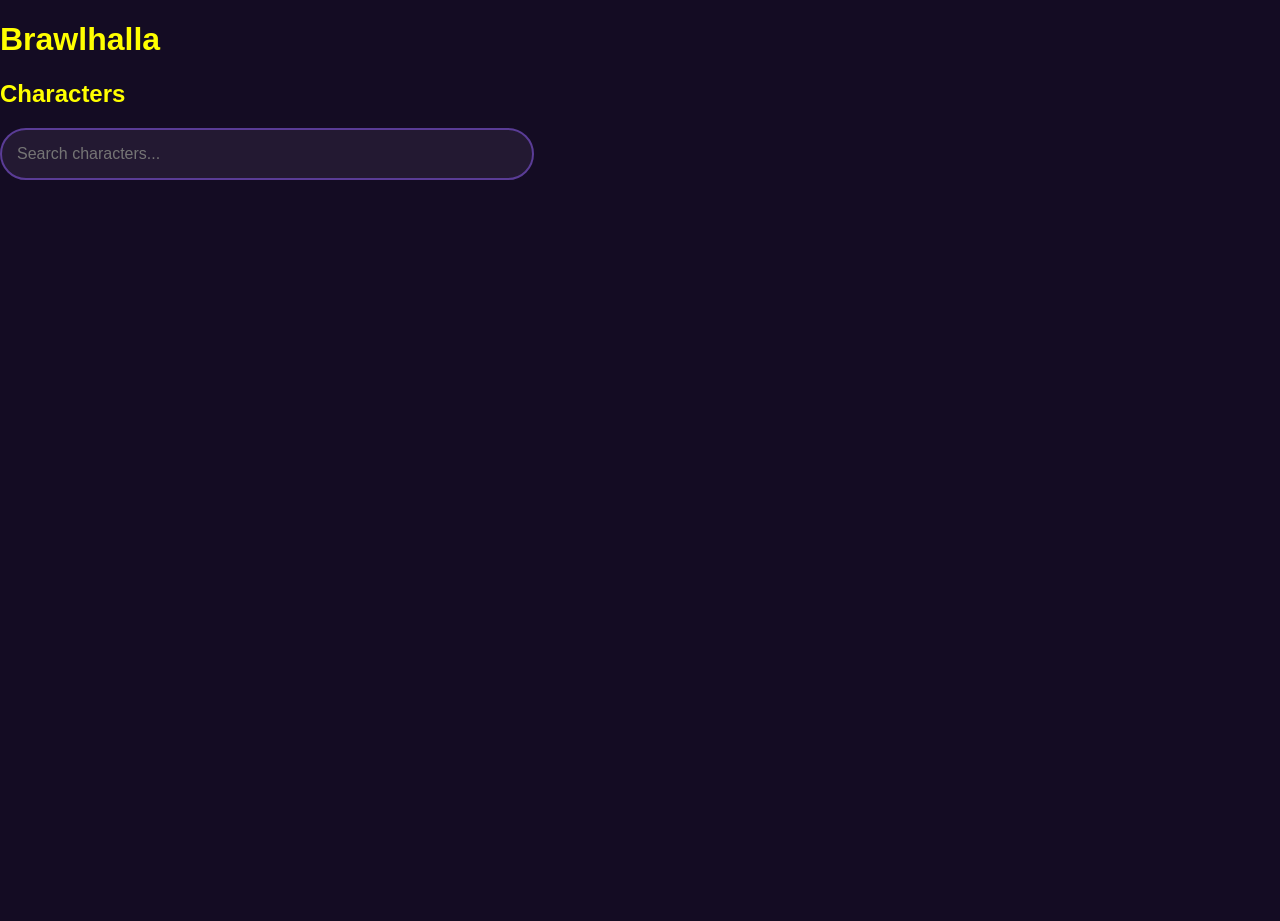
==== brawl.html @ 48dffa9a "Base" ====
<!DOCTYPE html>
    <html>
        <head>
            <meta charset="UTF-8">
            <meta name="viewport" content="width=device-width, initial-scale=1.0">
            <title>Brawlhalla</title>
            <link rel="stylesheet" href="style.css">
        </head>

        <body>
            <h1>Brawlhalla</h1>

            <h2>Characters</h2>

            <input type="text" id="search" placeholder="Search characters..." class="search">

        </body>
    </html>
---- style.css ----
body {
    margin: 0;
    min-height: 100vh;
    background-color: rgb(20, 12, 35);
    color: yellow;
    font-family:'Trebuchet MS', 'Lucida Sans Unicode', 'Lucida Grande', 'Lucida Sans', Arial, sans-serif;
}

.topbar {
    display: flex;
    justify-content: space-around;
    align-items: center;
    background-color: rgb(40, 20, 55);
    padding: 10px;
}

.topbar{
    transition: background-color 0.3s ease-in-out;
}

.topbar:hover {
    background-color: black;
}

.topbar a {
    color: white;
    text-decoration: none;
    transition: color 0.3s ease-in-out;
}

.topbar a:hover {
    color: yellow;
}

.intro {
    text-align: center;
    padding: 60px 20px;
    background-color: rgb(40, 20, 55);
}

.intro h1 {
    font-size: 45px;
    color: rgb(219, 169, 219);
}

.main {
    text-align: center;
    padding: 25px;
}

.main h2 {
    font-size: 30px;
}

.search {
    width: 60%;
    max-width: 500px;
    padding: 15px;
    border-radius: 100px;
    border: 2px solid rgb(90, 60, 150);
    background-color: rgb(35, 25, 50);
    color: white;
    font-size: 16px;
}

.search:focus {
    border: 5px solid purple;
}

.games {
    display: flex;
    justify-content: center;
    flex-wrap: wrap;
    gap: 25px;
    margin-top: 40px;
}

.games2 {
    background-color: rgb(45, 30, 65);
    border: 2px solid rgb(75, 45, 110);
    border-radius: 15px;
    padding: 25px;
    width: 250px;
    transition: transform 0.3s ease-in-out;
}

.games2 p {
    display: incline-block;
    background-color: rgb(100, 55, 150);
    color: white;
    text-decoration: none;
    padding: 12px 20px;
    border-radius: 10px;
    transition: background-color 0.3s ease-in-out;
}

.games2 a {
    display: inline-block;
    background-color: rgb(100, 55, 150);
    color: white;
    text-decoration: none;
    padding: 15px 20px;
    border-radius: 100px;
    margin-top: 10px;
    transition: background-color 0.3s ease-in-out;
}

.games2 a:hover {
    background-color: rgb(65, 130, 180);
}

@media (max-width: 600px) {
    .search {
        width: 85%;
    }

    .games2 {
        width: 80%;
    }

    .intro h1 {
        font-size: 30px;
    }
    
}
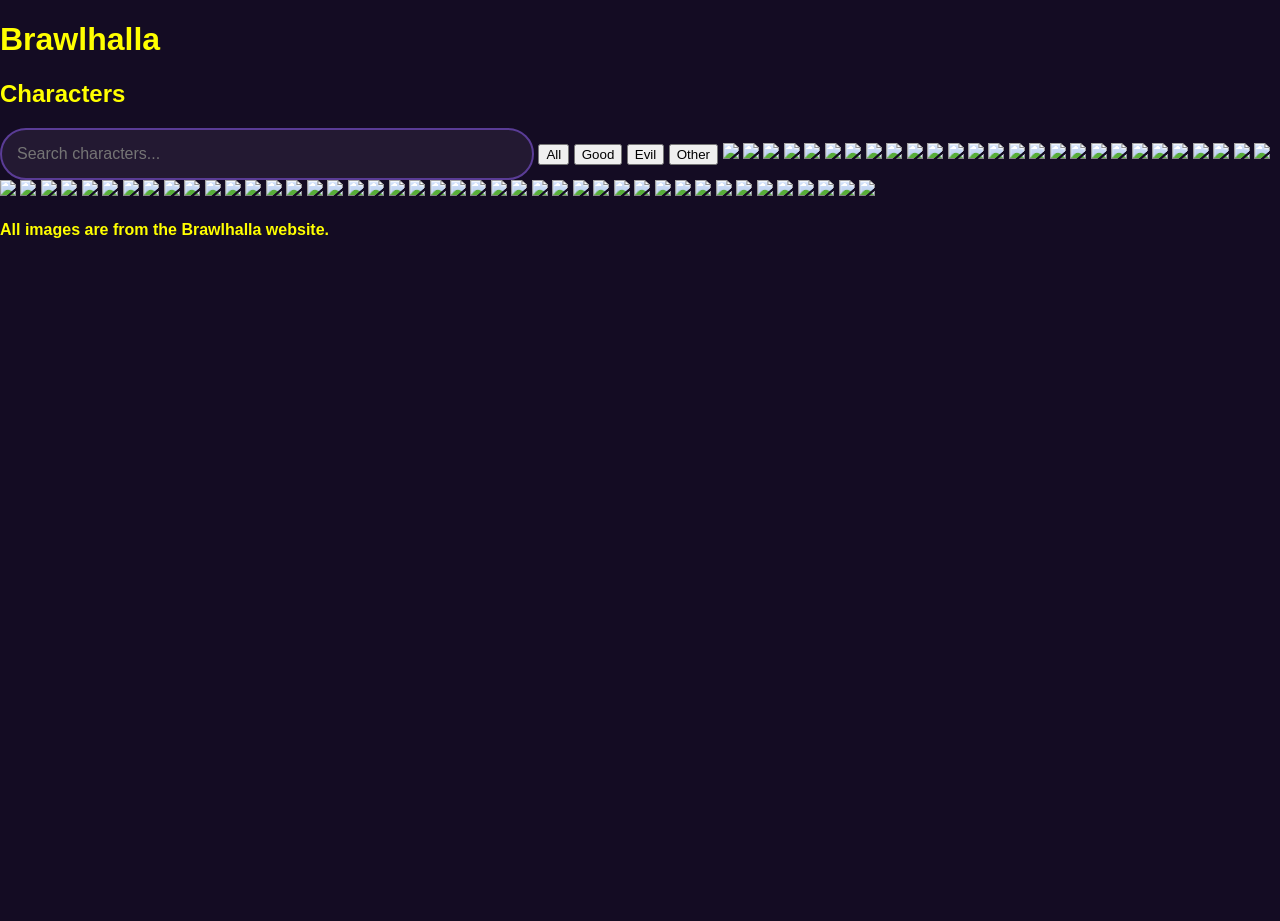
==== commit 0d19650b: "brawlhalla" ====
--- a/brawl.html
+++ b/brawl.html
@@ -14,5 +14,83 @@
 
             <input type="text" id="search" placeholder="Search characters..." class="search">
 
+            <button>All</button>
+            <button>Good</button>
+            <button>Evil</button>
+            <button>Other</button>
+           
+            <img src="images/bodvar1.jpg">
+            <img src="images/cassidy1.jpg">
+            <img src="images/orion1.jpg">
+            <img src="images/lordvraxx1.jpg">
+            <img src="images/gnash1.jpg">
+            <img src="images/queennai1.jpg">
+            <img src="images/hattori1.jpg">
+            <img src="images/sirroland1.jpg">
+            <img src="images/scarlet1.jpg">
+            <img src="images/thatch1.jpg">
+            <img src="images/ada1.jpg">
+            <img src="images/sentinel1.jpg">
+            <img src="images/lucien1.jpg">
+            <img src="images/teros1.jpg">
+            <img src="images/brynn1.jpg">
+            <img src="images/asuri1.jpg">
+            <img src="images/barraza1.jpg">
+            <img src="images/ember1.jpg">
+            <img src="images/azoth1.jpg">
+            <img src="images/koji1.jpg">
+            <img src="images/ulgrim1.jpg">
+            <img src="images/diana1.jpg">
+            <img src="images/jhala1.jpg">
+            <img src="images/kor1.jpg">
+            <img src="images/wushang1.jpg">
+            <img src="images/val1.jpg">
+            <img src="images/ragnir1.jpg">
+            <img src="images/cross1.jpg">
+            <img src="images/mirage1.jpg">
+            <img src="images/nix1.jpg">
+            <img src="images/mordex1.jpg">
+            <img src="images/yumiko1.jpg">
+            <img src="images/Artemis1.jpg">
+            <img src="images/caspian1.jpg">
+            <img src="images/sidra1.jpg">
+            <img src="images/xull1.jpg">
+            <img src="images/kaya1.jpg">
+            <img src="images/isaiah1.jpg">
+            <img src="images/jiro1.jpg">
+            <img src="images/linfei1.jpg">
+            <img src="images/zariel1.jpg">
+            <img src="images/rayman1.jpg">
+            <img src="images/dusk1.jpg">
+            <img src="images/fait1.jpg">
+            <img src="images/images/thor1.jpg">
+            <img src="images/petra1.jpg">
+            <img src="images/vector1.jpg">
+            <img src="images/volkov1.jpg">
+            <img src="images/onyx1.jpg">
+            <img src="images/jaeyun1.jpg">
+            <img src="images/mako1.jpg">
+            <img src="images/magyar1.jpg">
+            <img src="images/reno1.jpg">
+            <img src="images/munin1.jpg">
+            <img src="images/arcadia1.jpg">
+            <img src="images/ezio1.jpg">
+            <img src="images/tezca1.jpg">
+            <img src="images/thea1.jpg">
+            <img src="images/redraptor1.jpg">
+            <img src="images/loki1.jpg">
+            <img src="images/seven1.jpg">
+            <img src="images/vivi1.jpg">
+            <img src="images/imugi1.jpg">
+            <img src="images/kingzuva1.jpg">
+            <img src="images/priya1.jpg">
+            <img src="images/ransom1.jpg">
+            <img src="images/ladyvera1.jpg">
+            <img src="images/rupture1.jpg">
+            <img src="images/aurus1.jpg">
+            <img src="images/qinghua1.jpg">
+
+            <h4>All images are from the Brawlhalla website.</h4>
+
         </body>
     </html>
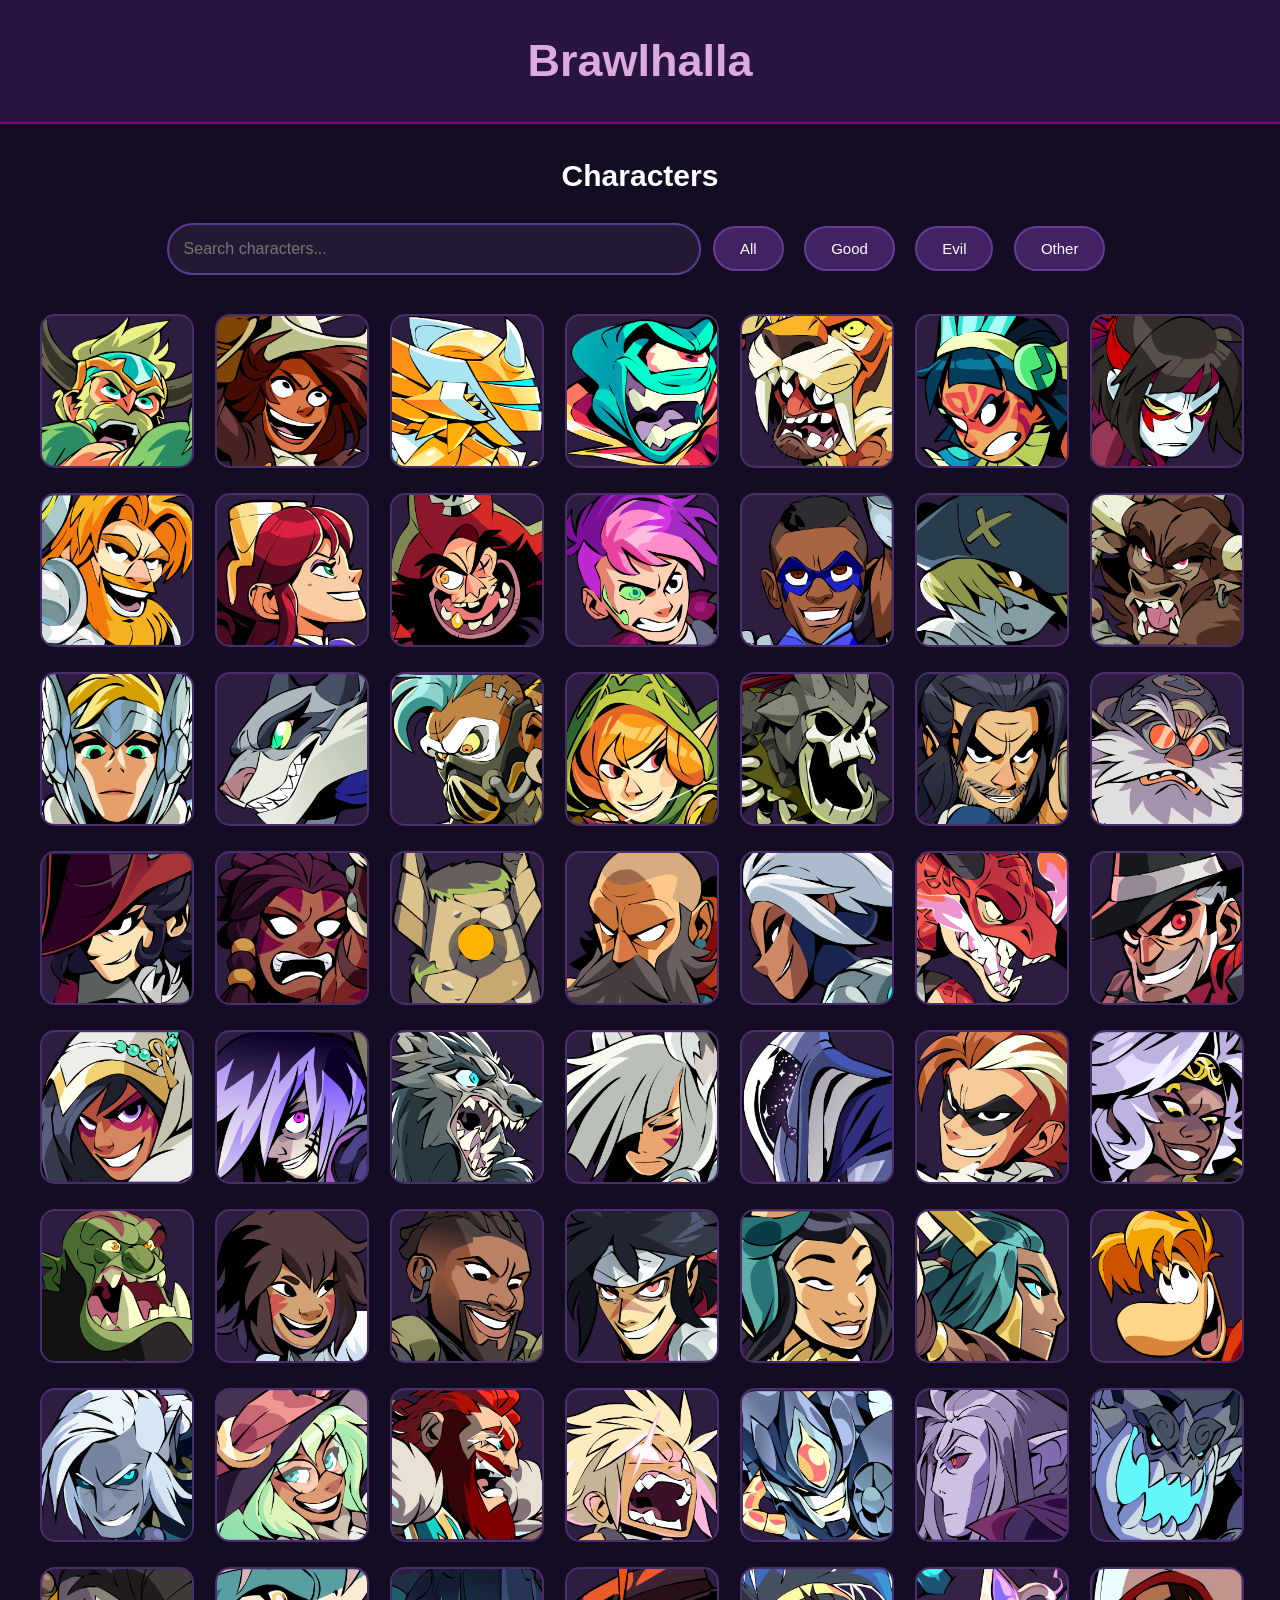
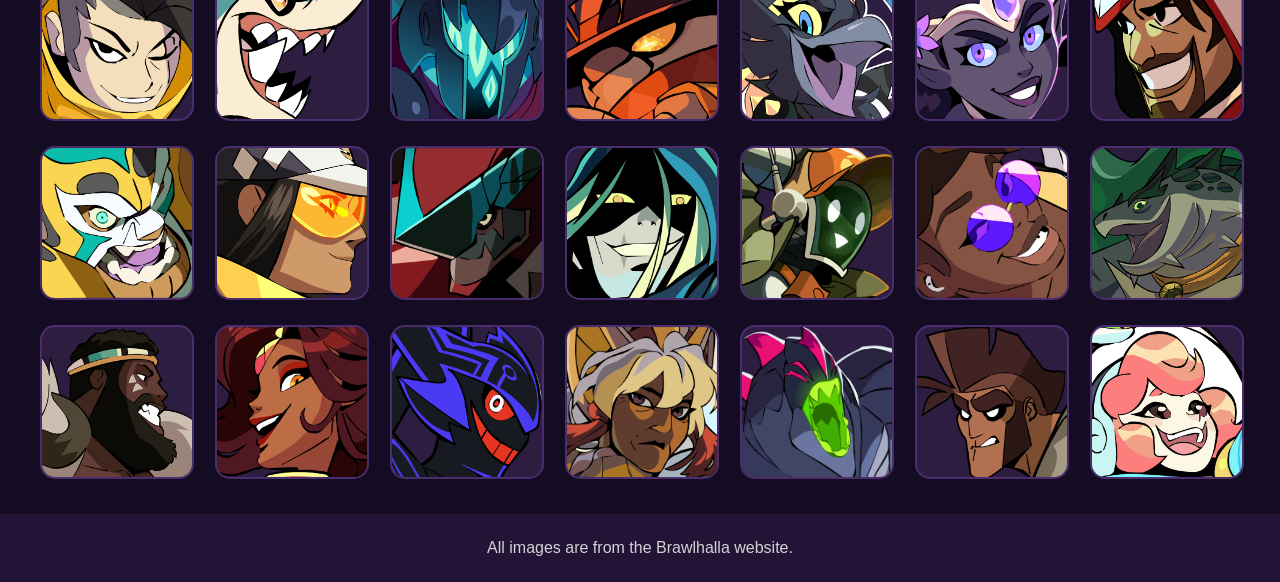
==== commit 5eb013c5: "Design" ====
--- a/brawl.html
+++ b/brawl.html
@@ -19,6 +19,8 @@
             <button>Evil</button>
             <button>Other</button>
            
+        <div class="brawl-images">
+
             <img src="images/bodvar1.jpg">
             <img src="images/cassidy1.jpg">
             <img src="images/orion1.jpg">
@@ -63,7 +65,7 @@
             <img src="images/rayman1.jpg">
             <img src="images/dusk1.jpg">
             <img src="images/fait1.jpg">
-            <img src="images/images/thor1.jpg">
+            <img src="images/thor1.jpg">
             <img src="images/petra1.jpg">
             <img src="images/vector1.jpg">
             <img src="images/volkov1.jpg">
@@ -90,6 +92,8 @@
             <img src="images/aurus1.jpg">
             <img src="images/qinghua1.jpg">
 
+        </div>
+
             <h4>All images are from the Brawlhalla website.</h4>
 
         </body>
--- a/style.css
+++ b/style.css
@@ -3,7 +3,39 @@
     min-height: 100vh;
     background-color: rgb(20, 12, 35);
     color: yellow;
-    font-family:'Trebuchet MS', 'Lucida Sans Unicode', 'Lucida Grande', 'Lucida Sans', Arial, sans-serif;
+    font-family: 'Trebuchet MS', Arial, Helvetica, sans-serif;
+    text-align: center;
+}
+
+h1 {
+    background-color: rgb(40, 20, 65);
+    color: rgb(220, 170, 220);
+    padding: 35px;
+    margin: 0px;
+    font-size: 45px;
+    border-bottom: 2px solid purple;
+}
+
+h2 {
+    font-size: 30px;
+    color: white;
+    margin-top: 35px;
+}
+
+button {
+    background-color: rgb(65, 35, 100);
+    color: white;
+    border: 2px solid rgb(100, 60, 150);
+    padding: 12px 25px;
+    margin: 8px;
+    border-radius: 100px;
+    font-size: 15px;
+    cursor: pointer;
+    transition: background-color 0.3s ease-in-out;
+}
+
+button:hover {
+    background-color: rgb(120, 65, 180);
 }
 
 .topbar {
@@ -61,6 +93,8 @@
     background-color: rgb(35, 25, 50);
     color: white;
     font-size: 16px;
+    outline: none;
+    transition: border 0.3s ease-in-out;
 }
 
 .search:focus {
@@ -85,7 +119,7 @@
 }
 
 .games2 p {
-    display: incline-block;
+    display: inline-block;
     background-color: rgb(100, 55, 150);
     color: white;
     text-decoration: none;
@@ -122,4 +156,36 @@
         font-size: 30px;
     }
     
-}+}
+
+.brawl-images {
+    display: grid;
+    grid-template-columns: repeat(auto-fit, minmax(150px, 1fr));
+    gap: 25px;
+    padding: 35px;
+    max-width: 1200px;
+    margin: auto;
+}
+
+.brawl-images img {
+    width: 100%;
+    aspect-ratio: 1 / 1;
+    object-fit: cover;
+    border-radius: 15px;
+    border: 2px solid rgb(75, 45, 110);
+    background-color: rgb(45, 30, 65);
+    transition: transform 0.3s ease-in-out, border 0.3s ease-in-out;
+}
+
+.brawl-images img:hover {
+    transform: translateY(-8px) scale(1.04);
+    border: 2px solid rgb(200, 140, 255);
+}
+
+h4 {
+    background-color: rgb(35, 20, 55);
+    color: lightgray;
+    padding: 25px;
+    margin: 0;
+    font-weight: normal;
+}
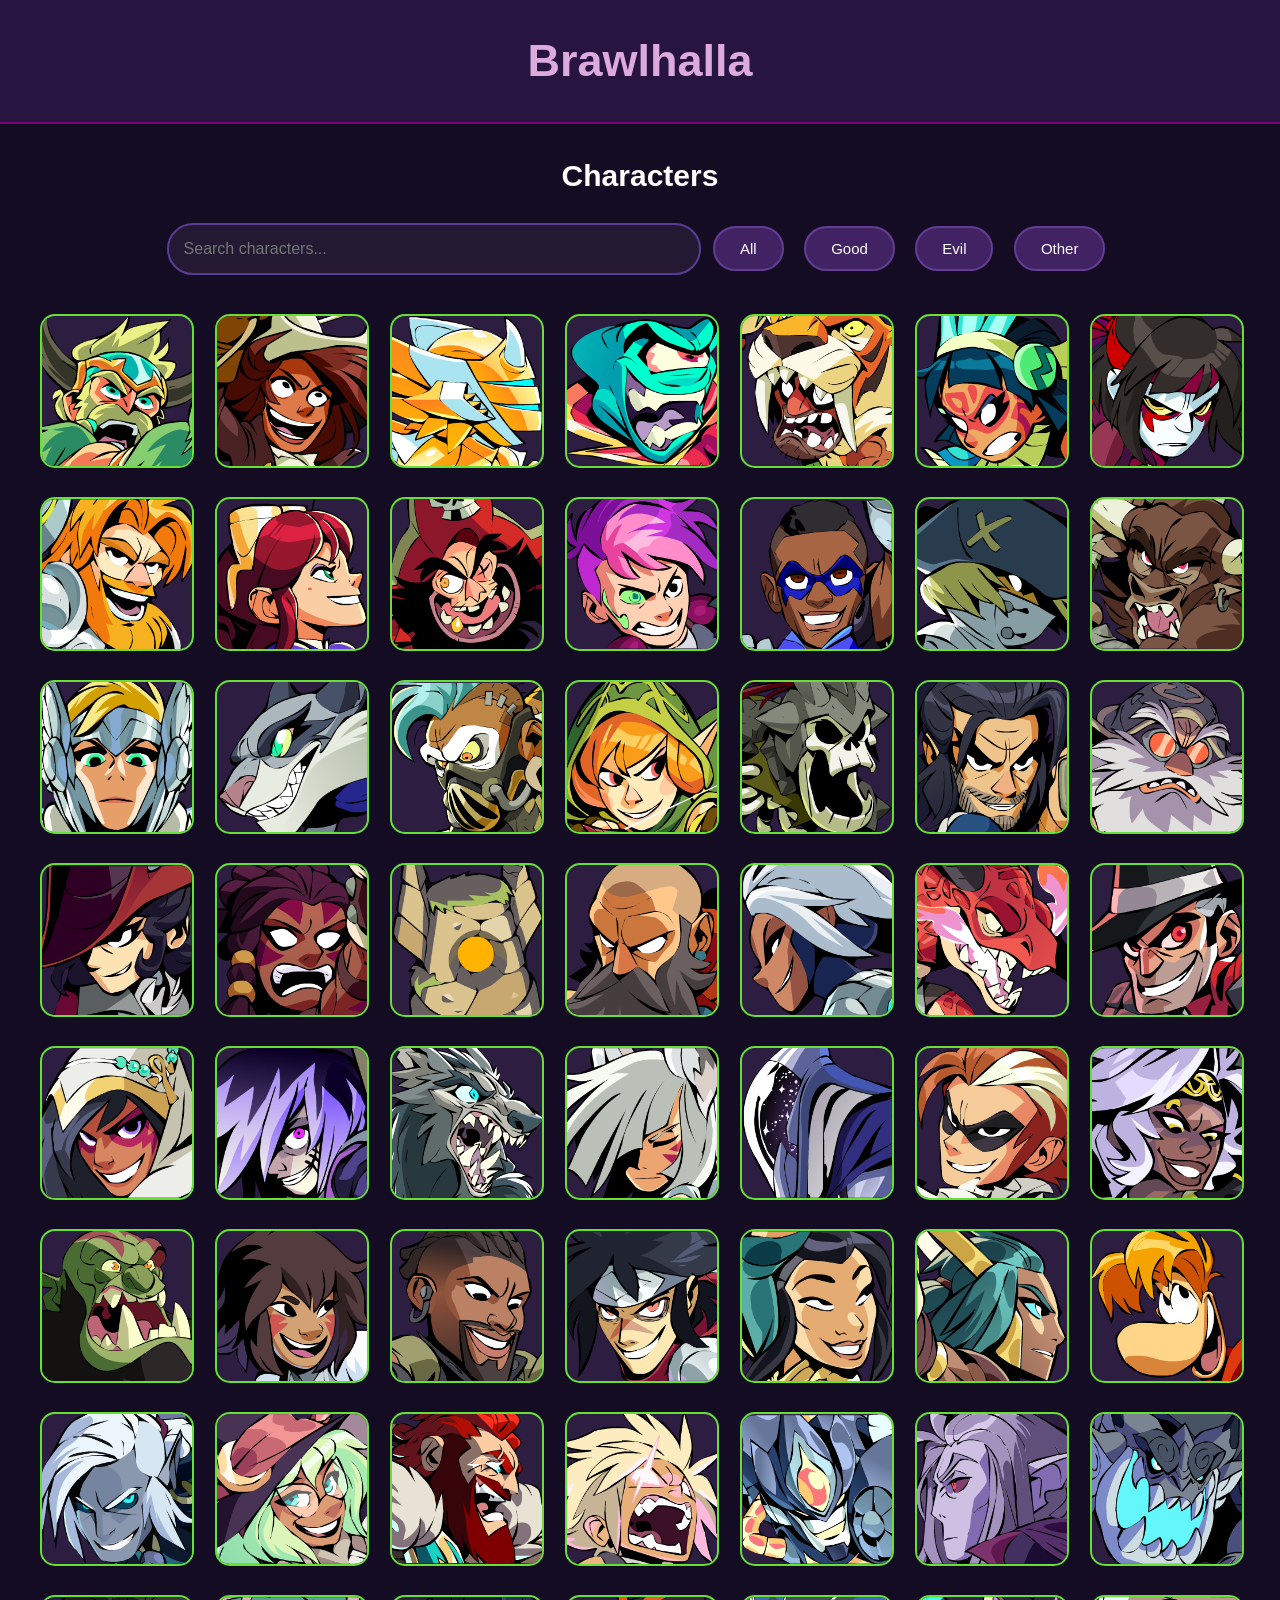
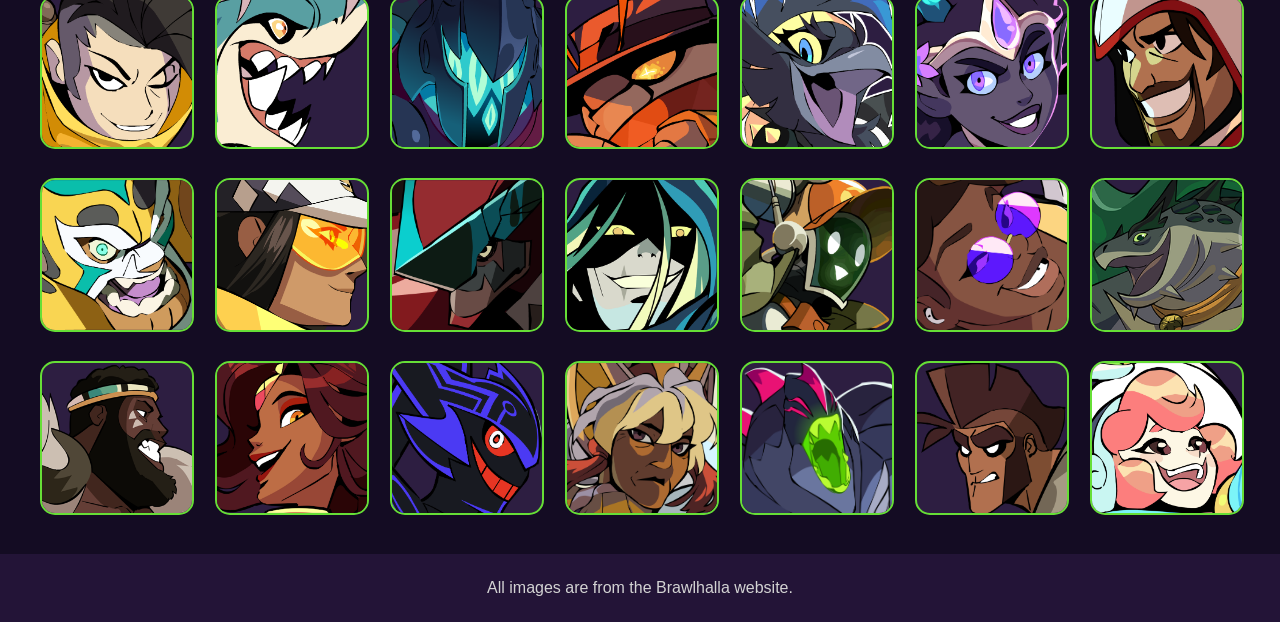
==== commit 1f223bf4: "Brawlhalla" ====
--- a/brawl.html
+++ b/brawl.html
@@ -19,80 +19,361 @@
             <button>Evil</button>
             <button>Other</button>
            
-        <div class="brawl-images">
-
-            <img src="images/bodvar1.jpg">
-            <img src="images/cassidy1.jpg">
-            <img src="images/orion1.jpg">
-            <img src="images/lordvraxx1.jpg">
-            <img src="images/gnash1.jpg">
-            <img src="images/queennai1.jpg">
-            <img src="images/hattori1.jpg">
-            <img src="images/sirroland1.jpg">
-            <img src="images/scarlet1.jpg">
-            <img src="images/thatch1.jpg">
-            <img src="images/ada1.jpg">
-            <img src="images/sentinel1.jpg">
-            <img src="images/lucien1.jpg">
-            <img src="images/teros1.jpg">
-            <img src="images/brynn1.jpg">
-            <img src="images/asuri1.jpg">
-            <img src="images/barraza1.jpg">
-            <img src="images/ember1.jpg">
-            <img src="images/azoth1.jpg">
-            <img src="images/koji1.jpg">
-            <img src="images/ulgrim1.jpg">
-            <img src="images/diana1.jpg">
-            <img src="images/jhala1.jpg">
-            <img src="images/kor1.jpg">
-            <img src="images/wushang1.jpg">
-            <img src="images/val1.jpg">
-            <img src="images/ragnir1.jpg">
-            <img src="images/cross1.jpg">
-            <img src="images/mirage1.jpg">
-            <img src="images/nix1.jpg">
-            <img src="images/mordex1.jpg">
-            <img src="images/yumiko1.jpg">
-            <img src="images/Artemis1.jpg">
-            <img src="images/caspian1.jpg">
-            <img src="images/sidra1.jpg">
-            <img src="images/xull1.jpg">
-            <img src="images/kaya1.jpg">
-            <img src="images/isaiah1.jpg">
-            <img src="images/jiro1.jpg">
-            <img src="images/linfei1.jpg">
-            <img src="images/zariel1.jpg">
-            <img src="images/rayman1.jpg">
-            <img src="images/dusk1.jpg">
-            <img src="images/fait1.jpg">
-            <img src="images/thor1.jpg">
-            <img src="images/petra1.jpg">
-            <img src="images/vector1.jpg">
-            <img src="images/volkov1.jpg">
-            <img src="images/onyx1.jpg">
-            <img src="images/jaeyun1.jpg">
-            <img src="images/mako1.jpg">
-            <img src="images/magyar1.jpg">
-            <img src="images/reno1.jpg">
-            <img src="images/munin1.jpg">
-            <img src="images/arcadia1.jpg">
-            <img src="images/ezio1.jpg">
-            <img src="images/tezca1.jpg">
-            <img src="images/thea1.jpg">
-            <img src="images/redraptor1.jpg">
-            <img src="images/loki1.jpg">
-            <img src="images/seven1.jpg">
-            <img src="images/vivi1.jpg">
-            <img src="images/imugi1.jpg">
-            <img src="images/kingzuva1.jpg">
-            <img src="images/priya1.jpg">
-            <img src="images/ransom1.jpg">
-            <img src="images/ladyvera1.jpg">
-            <img src="images/rupture1.jpg">
-            <img src="images/aurus1.jpg">
-            <img src="images/qinghua1.jpg">
-
-        </div>
+    <div class="brawl-images">
+            
+        <div class="brawl-character">
+            <img src="images/bodvar1.jpg" class="normal">
+            <img src="images/bodvar.jpg" class="hover">
+        </div>
+
+        <div class="brawl-character">
+            <img src="images/cassidy1.jpg" class="normal">
+            <img src="images/cassidy.jpg" class="hover">
+        </div>
+
+        <div class="brawl-character">
+            <img src="images/orion1.jpg" class="normal">
+            <img src="images/orion.jpg" class="hover">
+        </div>
+
+        <div class="brawl-character">
+            <img src="images/lordvraxx1.jpg" class="normal">
+            <img src="images/lordvraxx.jpg" class="hover">
+        </div>
+
+        <div class="brawl-character">
+            <img src="images/gnash1.jpg" class="normal">
+            <img src="images/gnash.jpg" class="hover">
+        </div>
+
+        <div class="brawl-character">
+            <img src="images/queennai1.jpg" class="normal">
+            <img src="images/queennai.jpg" class="hover">
+        </div>
+
+        <div class="brawl-character">
+            <img src="images/hattori1.jpg" class="normal">
+            <img src="images/hattori.jpg" class="hover">
+        </div>
+
+        <div class="brawl-character">
+            <img src="images/sirroland1.jpg" class="normal">
+            <img src="images/sirroland.jpg" class="hover">
+        </div>
+
+        <div class="brawl-character">
+            <img src="images/scarlet1.jpg" class="normal">
+            <img src="images/scarlet.jpg" class="hover">
+        </div>
+
+        <div class="brawl-character">
+            <img src="images/thatch1.jpg" class="normal">
+            <img src="images/thatch.jpg" class="hover">
+        </div>
+
+        <div class="brawl-character">
+            <img src="images/ada1.jpg" class="normal">
+            <img src="images/ada.jpg" class="hover">
+        </div>
+
+        <div class="brawl-character">
+            <img src="images/sentinel1.jpg" class="normal">
+            <img src="images/sentinel.jpg" class="hover">
+        </div>
+
+        <div class="brawl-character">
+            <img src="images/lucien1.jpg" class="normal">
+            <img src="images/lucien.jpg" class="hover">
+        </div>
+
+        <div class="brawl-character">
+            <img src="images/teros1.jpg" class="normal">
+            <img src="images/teros.jpg" class="hover">
+        </div>
+
+        <div class="brawl-character">
+            <img src="images/brynn1.jpg" class="normal">
+            <img src="images/brynn.jpg" class="hover">
+        </div>
+
+        <div class="brawl-character">
+            <img src="images/asuri1.jpg" class="normal">
+            <img src="images/asuri.jpg" class="hover">
+        </div>
+
+        <div class="brawl-character">
+            <img src="images/barraza1.jpg" class="normal">
+            <img src="images/barraza.jpg" class="hover">
+        </div>
+
+        <div class="brawl-character">
+            <img src="images/ember1.jpg" class="normal">
+            <img src="images/ember.jpg" class="hover">
+        </div>
+
+        <div class="brawl-character">
+            <img src="images/azoth1.jpg" class="normal">
+            <img src="images/azoth.jpg" class="hover">
+        </div>
+
+        <div class="brawl-character">
+            <img src="images/koji1.jpg" class="normal">
+            <img src="images/koji.jpg" class="hover">
+        </div>
+
+        <div class="brawl-character">
+            <img src="images/ulgrim1.jpg" class="normal">
+            <img src="images/ulgrim.jpg" class="hover">
+        </div>
+
+        <div class="brawl-character">
+            <img src="images/diana1.jpg" class="normal">
+            <img src="images/diana.jpg" class="hover">
+        </div>
+
+        <div class="brawl-character">
+            <img src="images/jhala1.jpg" class="normal">
+            <img src="images/jhala.jpg" class="hover">
+        </div>
+
+        <div class="brawl-character">
+            <img src="images/kor1.jpg" class="normal">
+            <img src="images/kor.jpg" class="hover">
+        </div>
+
+        <div class="brawl-character">
+            <img src="images/wushang1.jpg" class="normal">
+            <img src="images/wushang.jpg" class="hover">
+        </div>
+
+        <div class="brawl-character">
+            <img src="images/val1.jpg" class="normal">
+            <img src="images/val.jpg" class="hover">
+        </div>
+
+        <div class="brawl-character">
+            <img src="images/ragnir1.jpg" class="normal">
+            <img src="images/ragnir.jpg" class="hover">
+        </div>
+
+        <div class="brawl-character">
+            <img src="images/cross1.jpg" class="normal">
+            <img src="images/cross.jpg" class="hover">
+        </div>
+
+        <div class="brawl-character">
+            <img src="images/mirage1.jpg" class="normal">
+            <img src="images/mirage.jpg" class="hover">
+        </div>
+
+        <div class="brawl-character">
+            <img src="images/nix1.jpg" class="normal">
+            <img src="images/nix.jpg" class="hover">
+        </div>
+
+        <div class="brawl-character">
+            <img src="images/mordex1.jpg" class="normal">
+            <img src="images/mordex.jpg" class="hover">
+        </div>
+
+        <div class="brawl-character">
+            <img src="images/yumiko1.jpg" class="normal">
+            <img src="images/yumiko.jpg" class="hover">
+        </div>
+
+        <div class="brawl-character">
+            <img src="images/Artemis1.jpg" class="normal">
+            <img src="images/artemis.jpg" class="hover">
+        </div>
+
+        <div class="brawl-character">
+            <img src="images/caspian1.jpg" class="normal">
+            <img src="images/caspian.jpg" class="hover">
+        </div>
+
+        <div class="brawl-character">
+            <img src="images/sidra1.jpg" class="normal">
+            <img src="images/sidra.jpg" class="hover">
+        </div>
+
+        <div class="brawl-character">
+            <img src="images/xull1.jpg" class="normal">
+            <img src="images/xull.jpg" class="hover">
+        </div>
+
+        <div class="brawl-character">
+            <img src="images/kaya1.jpg" class="normal">
+            <img src="images/kaya.jpg" class="hover">
+        </div>
+
+        <div class="brawl-character">
+            <img src="images/isaiah1.jpg" class="normal">
+            <img src="images/isaiah.jpg" class="hover">
+        </div>
+
+        <div class="brawl-character">
+            <img src="images/jiro1.jpg" class="normal">
+            <img src="images/jiro.jpg" class="hover">
+        </div>
+
+        <div class="brawl-character">
+            <img src="images/linfei1.jpg" class="normal">
+            <img src="images/linfei.jpg" class="hover">
+        </div>
+
+        <div class="brawl-character">
+            <img src="images/zariel1.jpg" class="normal">
+            <img src="images/zariel.jpg" class="hover">
+        </div>
+
+        <div class="brawl-character">
+            <img src="images/rayman1.jpg" class="normal">
+            <img src="images/rayman.jpg" class="hover">
+        </div>
+
+        <div class="brawl-character">
+            <img src="images/dusk1.jpg" class="normal">
+            <img src="images/dusk.jpg" class="hover">
+        </div>
+
+        <div class="brawl-character">
+            <img src="images/fait1.jpg" class="normal">
+            <img src="images/fait.jpg" class="hover">
+        </div>
+
+        <div class="brawl-character">
+            <img src="images/thor1.jpg" class="normal">
+            <img src="images/thor.jpg" class="hover">
+        </div>
+
+        <div class="brawl-character">
+            <img src="images/petra1.jpg" class="normal">
+            <img src="images/petra.jpg" class="hover">
+        </div>
+
+        <div class="brawl-character">
+            <img src="images/vector1.jpg" class="normal">
+            <img src="images/vector.jpg" class="hover">
+        </div>
+
+        <div class="brawl-character">
+            <img src="images/volkov1.jpg" class="normal">
+            <img src="images/volkov.jpg" class="hover">
+        </div>
+
+        <div class="brawl-character">
+            <img src="images/onyx1.jpg" class="normal">
+            <img src="images/onyx.jpg" class="hover">
+        </div>
+    
+        <div class="brawl-character">
+            <img src="images/jaeyun1.jpg" class="normal">
+            <img src="images/jaeyun.jpg" class="hover">
+        </div>
+
+        <div class="brawl-character">
+            <img src="images/mako1.jpg" class="normal">
+            <img src="images/mako.jpg" class="hover">
+        </div>
+
+        <div class="brawl-character">
+            <img src="images/magyar1.jpg" class="normal">
+            <img src="images/magyar.jpg" class="hover">
+        </div>
+
+        <div class="brawl-character">
+            <img src="images/reno1.jpg" class="normal">
+            <img src="images/reno.jpg" class="hover">
+        </div>
+
+        <div class="brawl-character">
+            <img src="images/munin1.jpg" class="normal">
+            <img src="images/munin.jpg" class="hover">
+        </div>
+
+        <div class="brawl-character">
+            <img src="images/arcadia1.jpg" class="normal">
+            <img src="images/arcadia.jpg" class="hover">
+        </div>
+
+        <div class="brawl-character">
+            <img src="images/ezio1.jpg" class="normal">
+            <img src="images/ezio.jpg" class="hover">
+        </div>
+
+
+        <div class="brawl-character">
+            <img src="images/tezca1.jpg" class="normal">
+            <img src="images/tezca.jpg" class="hover">
+        </div>
+
+        <div class="brawl-character">
+            <img src="images/thea1.jpg" class="normal">
+            <img src="images/thea.jpg" class="hover">
+        </div>
+
+        <div class="brawl-character">
+            <img src="images/redraptor1.jpg" class="normal">
+            <img src="images/redraptor.jpg" class="hover">
+
+        </div>
+
+        <div class="brawl-character">
+            <img src="images/loki1.jpg" class="normal">
+            <img src="images/loki.jpg" class="hover">
+        </div>
+
+        <div class="brawl-character">
+            <img src="images/seven1.jpg" class="normal">
+            <img src="images/seven.jpg" class="hover">
+        </div>
+
+        <div class="brawl-character">
+            <img src="images/vivi1.jpg" class="normal">
+            <img src="images/vivi.jpg" class="hover">
+        </div>
+
+        <div class="brawl-character">
+            <img src="images/imugi1.jpg" class="normal">
+            <img src="images/imugi.jpg" class="hover">
+        </div>
+
+        <div class="brawl-character">
+            <img src="images/kingzuva1.jpg" class="normal">
+            <img src="images/kingzuva.jpg" class="hover">
+        </div>
+
+        <div class="brawl-character">
+            <img src="images/priya1.jpg" class="normal">
+            <img src="images/priya.jpg" class="hover">
+        </div>
+
+        <div class="brawl-character">
+            <img src="images/ransom1.jpg" class="normal">
+            <img src="images/ransom.jpg" class="hover">
+        </div>
+
+        <div class="brawl-character">
+            <img src="images/ladyvera1.jpg" class="normal">
+            <img src="images/ladyvera.jpg" class="hover">
+        </div>
+
+        <div class="brawl-character">
+            <img src="images/rupture1.jpg" class="normal">
+            <img src="images/rupture.jpg" class="hover">
+        </div>
+
+        <div class="brawl-character">
+            <img src="images/aurus1.jpg" class="normal">
+            <img src="images/aurus.jpg" class="hover">
+        </div>
+
+        <div class="brawl-character">
+            <img src="images/qinghua1.jpg" class="normal">
+            <img src="images/qinghua.jpg" class="hover">
+        </div>
+
+    </div>
 
             <h4>All images are from the Brawlhalla website.</h4>
 
--- a/style.css
+++ b/style.css
@@ -189,3 +189,31 @@
     margin: 0;
     font-weight: normal;
 }
+
+.brawl-character {
+    position: relative;
+}
+
+.brawl-character img {
+    width: 100%;
+    aspect-ratio: 1;
+    object-fit: cover;
+    border-radius: 15px;
+    border: 2px solid rgb(102, 223, 54);
+    transition: opacity 0.3s ease-in-out;
+}
+
+.brawl-character .hover {
+    position: absolute;
+    top: 0;
+    left: 0;
+    opacity: 0;
+}
+
+.brawl-character:hover .hover {
+    opacity: 1;
+}
+
+.brawl-character:hover img {
+    transform: scale(1.3);
+}
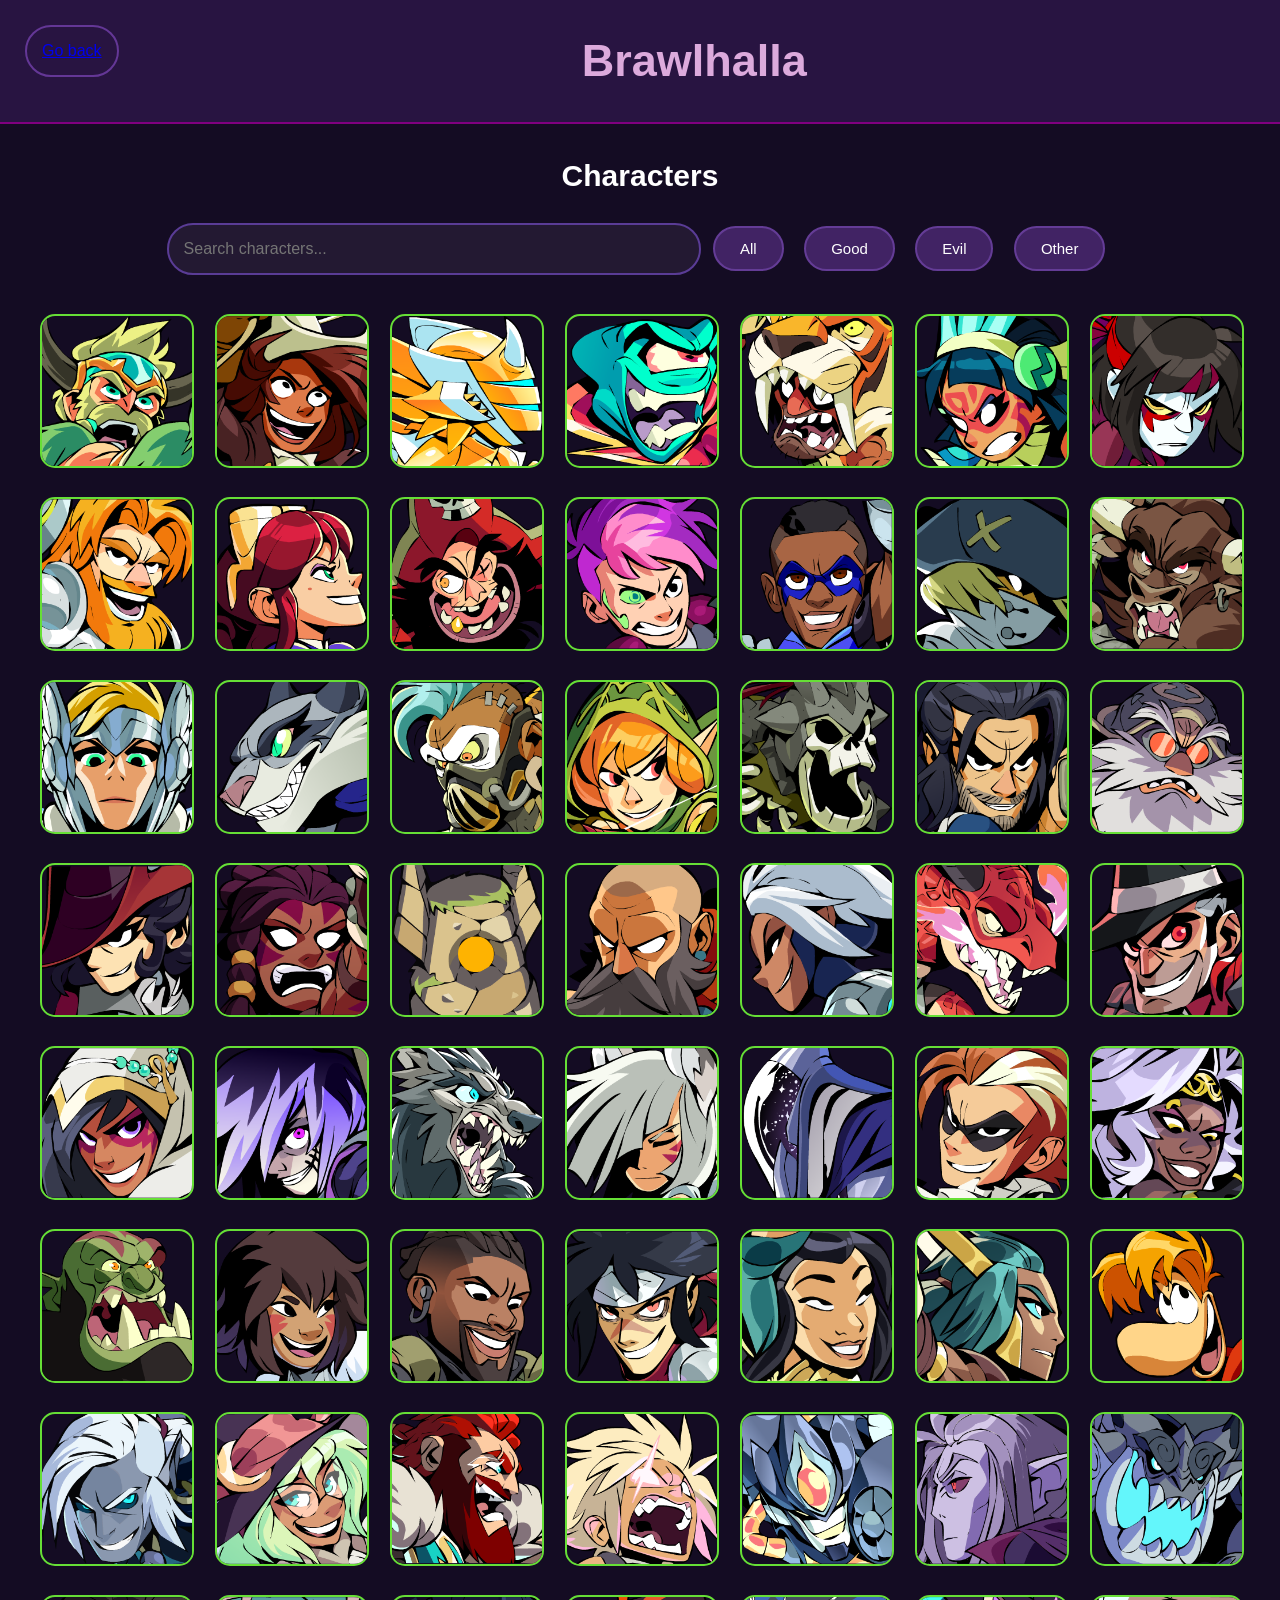
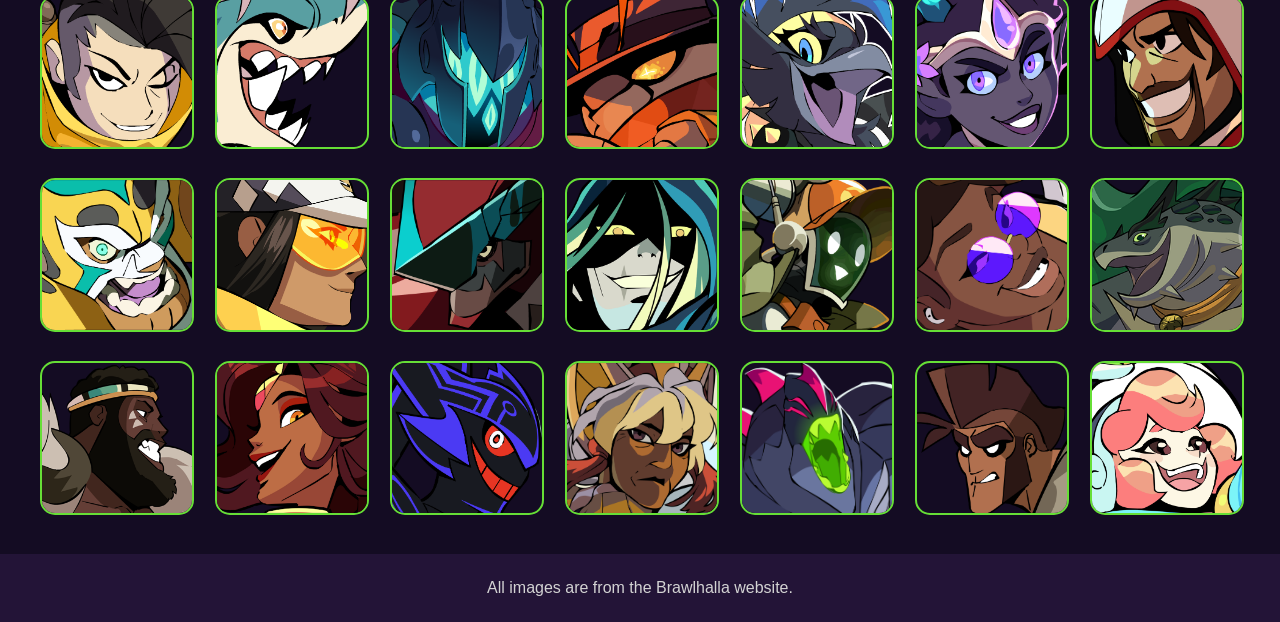
==== commit 09bfd1b0: "Streets of Rogue" ====
--- a/brawl.html
+++ b/brawl.html
@@ -8,6 +8,9 @@
         </head>
 
         <body>
+
+        <a href="index.html" class="back">Go back</a>
+
             <h1>Brawlhalla</h1>
 
             <h2>Characters</h2>
--- a/style.css
+++ b/style.css
@@ -167,16 +167,6 @@
     margin: auto;
 }
 
-.brawl-images img {
-    width: 100%;
-    aspect-ratio: 1 / 1;
-    object-fit: cover;
-    border-radius: 15px;
-    border: 2px solid rgb(75, 45, 110);
-    background-color: rgb(45, 30, 65);
-    transition: transform 0.3s ease-in-out, border 0.3s ease-in-out;
-}
-
 .brawl-images img:hover {
     transform: translateY(-8px) scale(1.04);
     border: 2px solid rgb(200, 140, 255);
@@ -216,4 +206,16 @@
 
 .brawl-character:hover img {
     transform: scale(1.3);
+}
+
+.back {
+    border: 2px solid rgb(100, 55, 150);
+    padding: 15px 15px;
+    float: left;
+    border-radius: 100px;
+    margin: 25px;
+}
+
+.back:focus {
+    border: 5px solid rgb(0, 0, 0);
 }
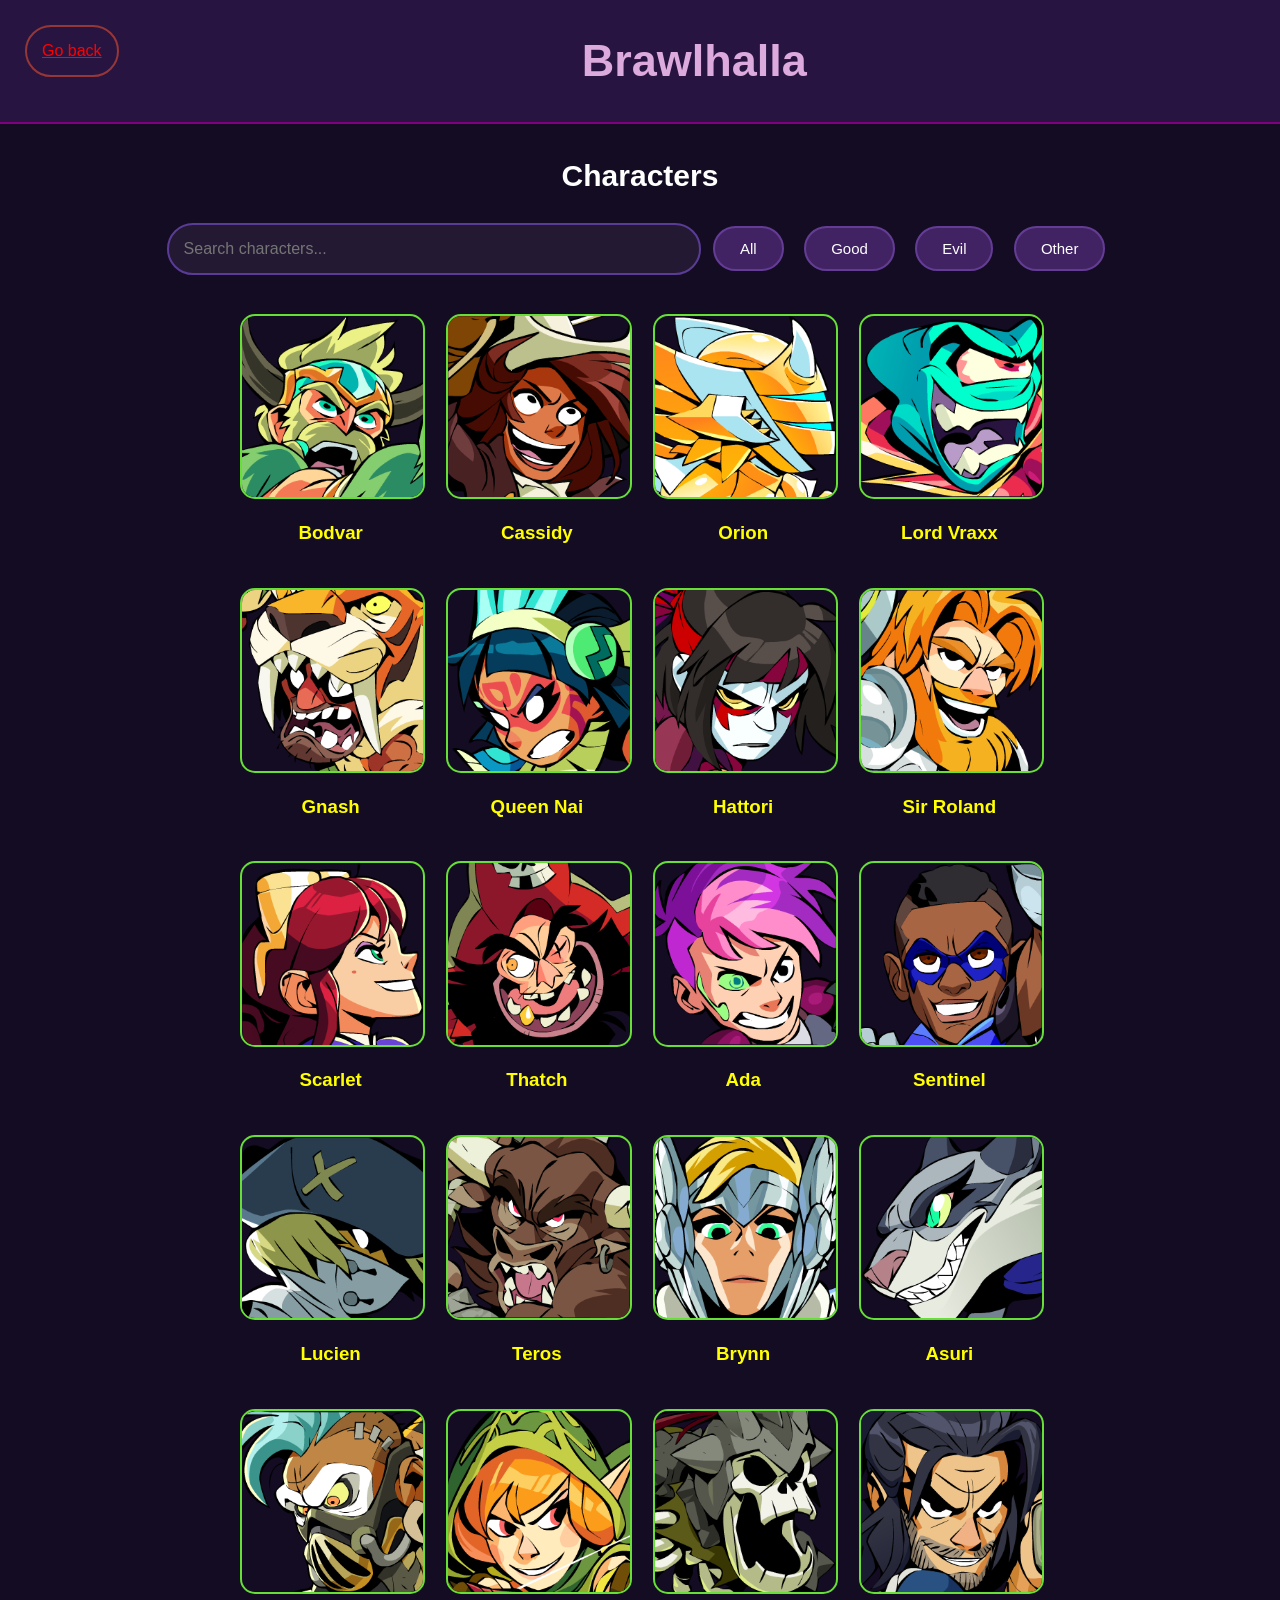
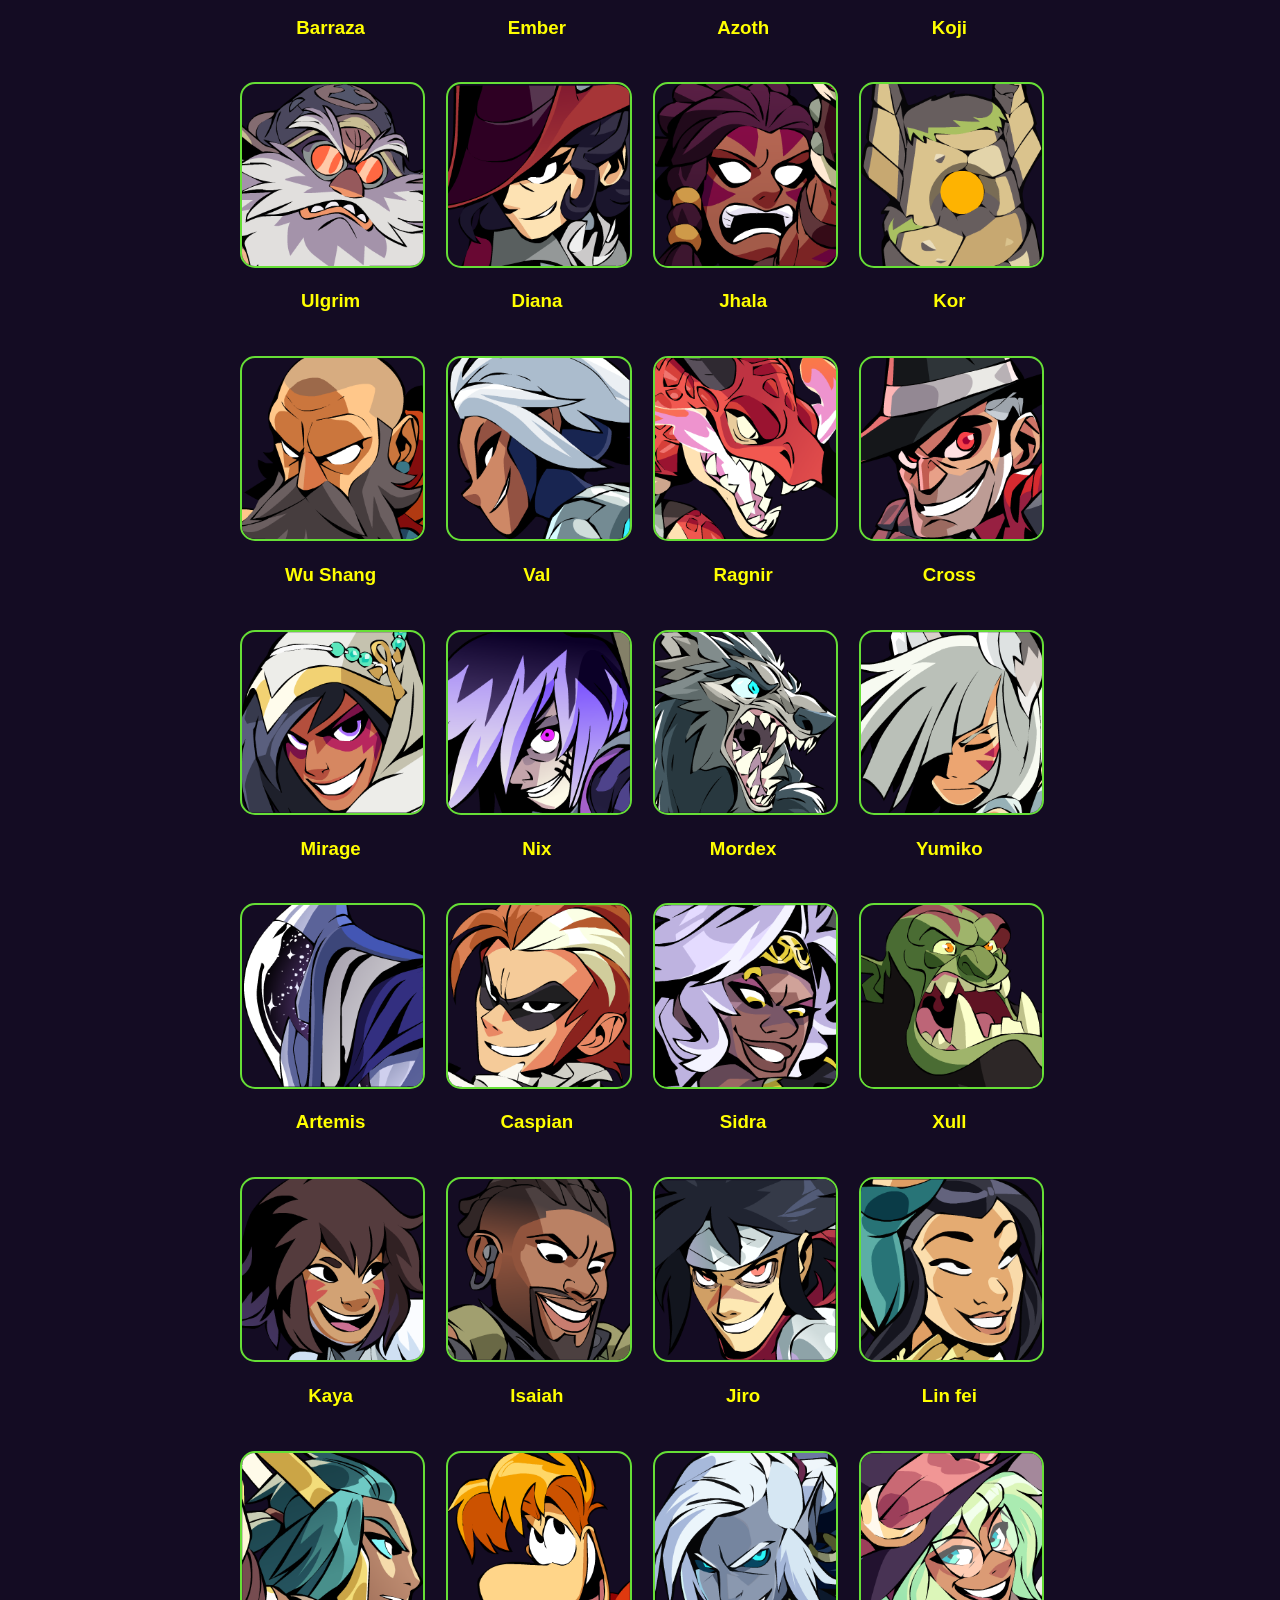
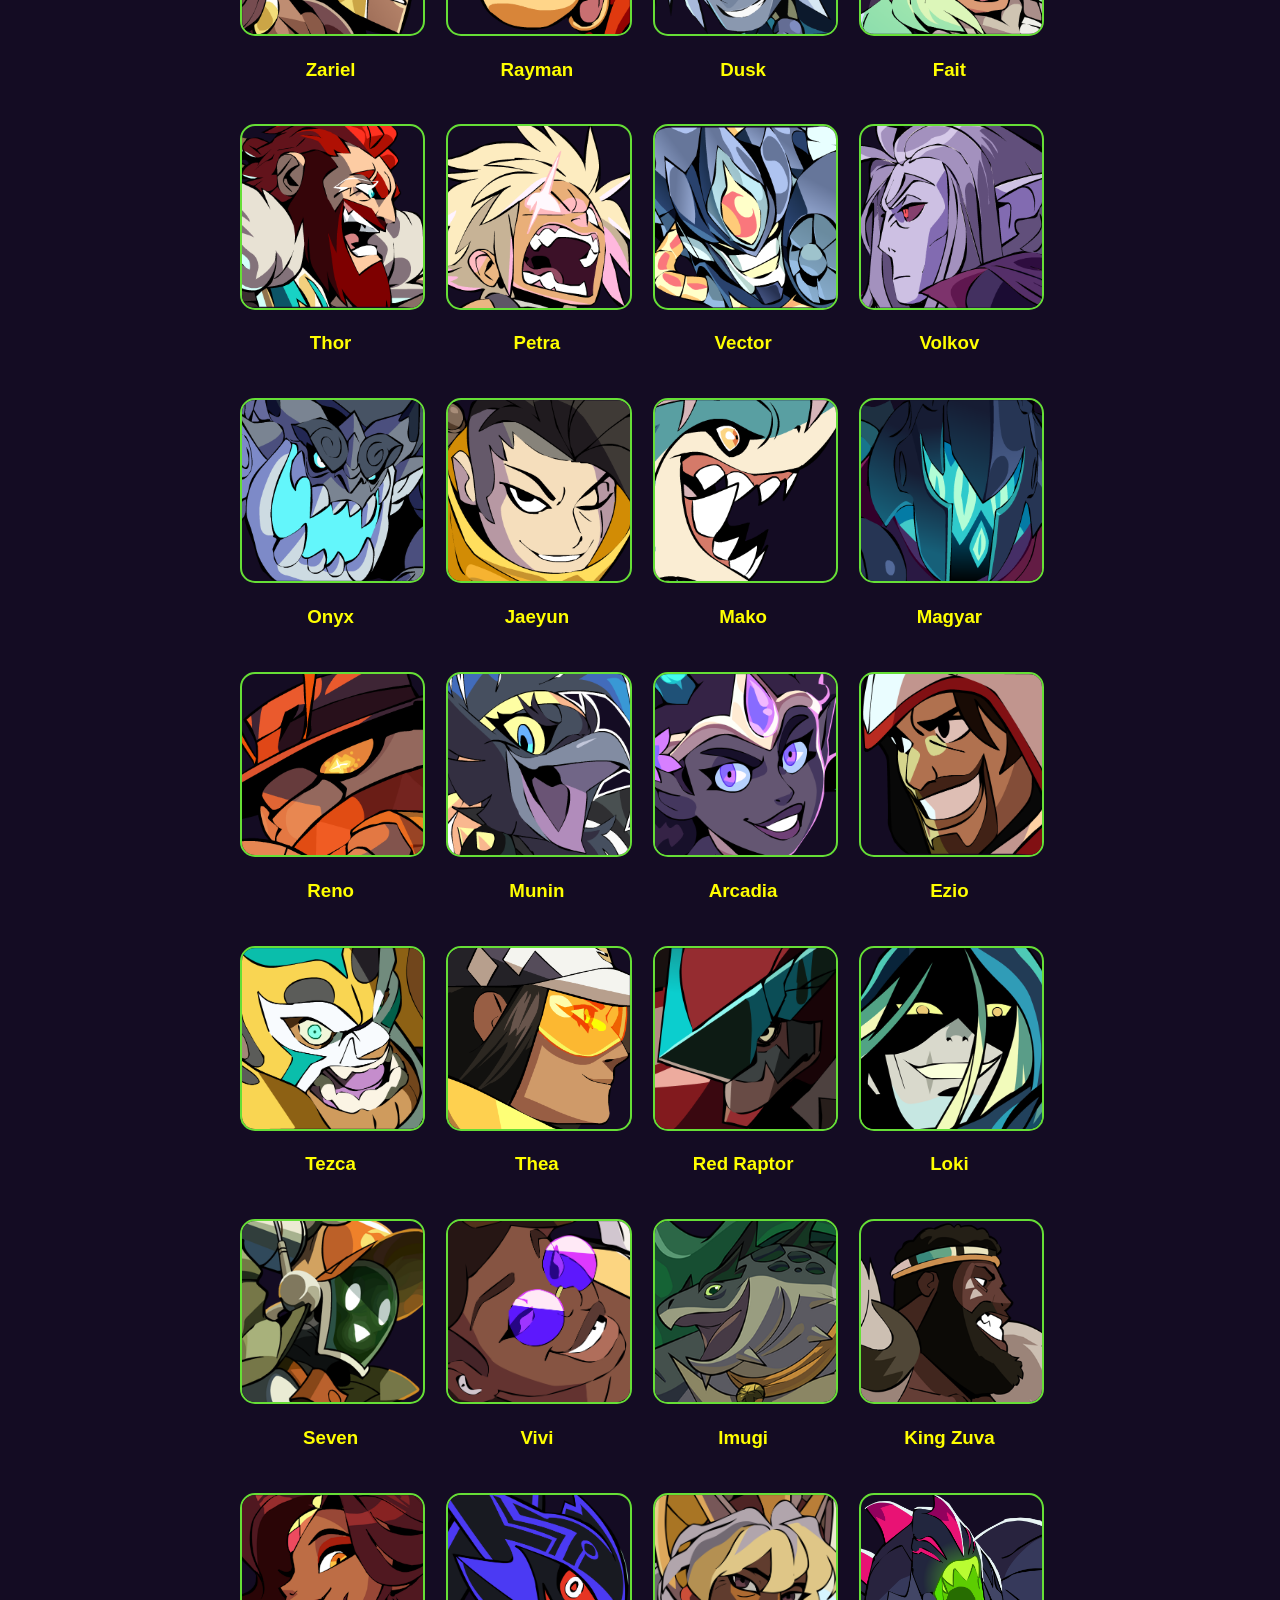
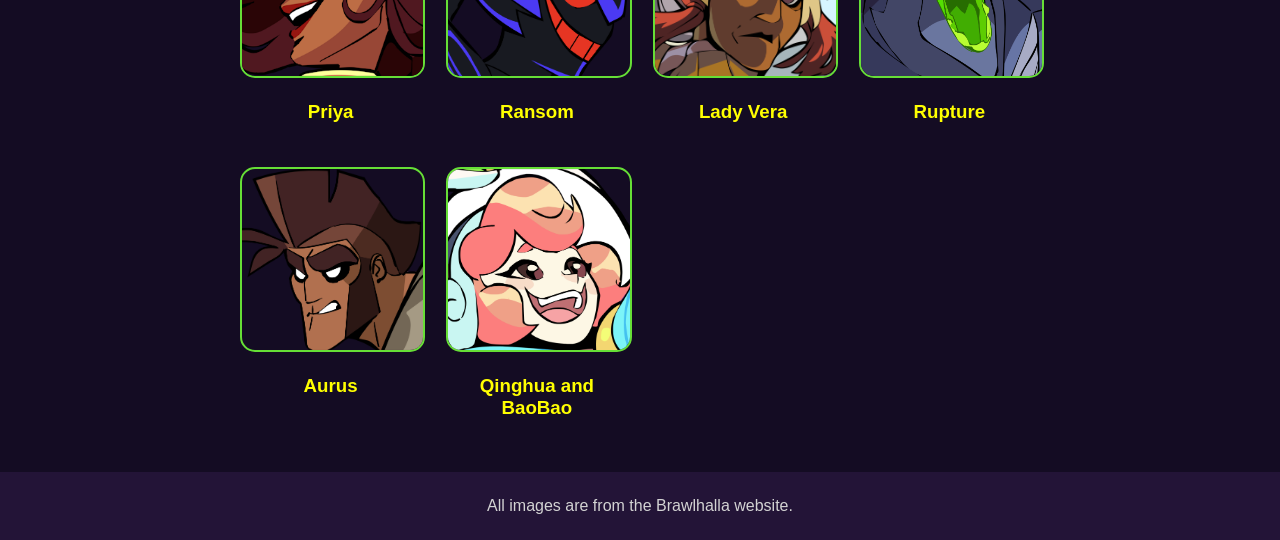
==== commit e4861b2c: "Wb and homepage search bars" ====
--- a/brawl.html
+++ b/brawl.html
@@ -24,361 +24,431 @@
            
     <div class="brawl-images">
             
-        <div class="brawl-character">
+        <div class="brawl-character" data-alignment="good">
             <img src="images/bodvar1.jpg" class="normal">
             <img src="images/bodvar.jpg" class="hover">
-        </div>
-
-        <div class="brawl-character">
+            <h3>Bodvar</h3>
+        </div>
+
+        <div class="brawl-character" data-alignment="good">
             <img src="images/cassidy1.jpg" class="normal">
             <img src="images/cassidy.jpg" class="hover">
-        </div>
-
-        <div class="brawl-character">
+            <h3>Cassidy</h3>
+        </div>
+
+        <div class="brawl-character" data-alignment="good">
             <img src="images/orion1.jpg" class="normal">
             <img src="images/orion.jpg" class="hover">
-        </div>
-
-        <div class="brawl-character">
+            <h3>Orion</h3>
+        </div>
+
+        <div class="brawl-character" data-alignment="good">
             <img src="images/lordvraxx1.jpg" class="normal">
             <img src="images/lordvraxx.jpg" class="hover">
-        </div>
-
-        <div class="brawl-character">
+            <h3>Lord Vraxx</h3>
+        </div>
+
+        <div class="brawl-character" data-alignment="good">
             <img src="images/gnash1.jpg" class="normal">
             <img src="images/gnash.jpg" class="hover">
-        </div>
-
-        <div class="brawl-character">
+            <h3>Gnash</h3>
+        </div>
+
+        <div class="brawl-character" data-alignment="good">
             <img src="images/queennai1.jpg" class="normal">
             <img src="images/queennai.jpg" class="hover">
-        </div>
-
-        <div class="brawl-character">
+            <h3>Queen Nai</h3>
+        </div>
+
+        <div class="brawl-character" data-alignment="good">
             <img src="images/hattori1.jpg" class="normal">
             <img src="images/hattori.jpg" class="hover">
-        </div>
-
-        <div class="brawl-character">
+            <h3>Hattori</h3>
+        </div>
+
+        <div class="brawl-character" data-alignment="good">
             <img src="images/sirroland1.jpg" class="normal">
             <img src="images/sirroland.jpg" class="hover">
-        </div>
-
-        <div class="brawl-character">
+            <h3>Sir Roland</h3>
+        </div>
+
+        <div class="brawl-character" data-alignment="good">
             <img src="images/scarlet1.jpg" class="normal">
             <img src="images/scarlet.jpg" class="hover">
-        </div>
-
-        <div class="brawl-character">
+            <h3>Scarlet</h3>
+        </div>
+
+        <div class="brawl-character" data-alignment="good">
             <img src="images/thatch1.jpg" class="normal">
             <img src="images/thatch.jpg" class="hover">
-        </div>
-
-        <div class="brawl-character">
+            <h3>Thatch</h3>
+        </div>
+
+        <div class="brawl-character" data-alignment="good">
             <img src="images/ada1.jpg" class="normal">
             <img src="images/ada.jpg" class="hover">
-        </div>
-
-        <div class="brawl-character">
+            <h3>Ada</h3>
+        </div>
+
+        <div class="brawl-character" data-alignment="good">
             <img src="images/sentinel1.jpg" class="normal">
             <img src="images/sentinel.jpg" class="hover">
-        </div>
-
-        <div class="brawl-character">
+            <h3>Sentinel</h3>
+        </div>
+
+        <div class="brawl-character" data-alignment="good">
             <img src="images/lucien1.jpg" class="normal">
             <img src="images/lucien.jpg" class="hover">
-        </div>
-
-        <div class="brawl-character">
+            <h3>Lucien</h3>
+        </div>
+
+        <div class="brawl-character" data-alignment="good">
             <img src="images/teros1.jpg" class="normal">
             <img src="images/teros.jpg" class="hover">
-        </div>
-
-        <div class="brawl-character">
+            <h3>Teros</h3>
+        </div>
+
+        <div class="brawl-character" data-alignment="good">
             <img src="images/brynn1.jpg" class="normal">
             <img src="images/brynn.jpg" class="hover">
-        </div>
-
-        <div class="brawl-character">
+            <h3>Brynn</h3>
+        </div>
+
+        <div class="brawl-character" data-alignment="good">
             <img src="images/asuri1.jpg" class="normal">
             <img src="images/asuri.jpg" class="hover">
-        </div>
-
-        <div class="brawl-character">
+            <h3>Asuri</h3>
+        </div>
+
+        <div class="brawl-character" data-alignment="good">
             <img src="images/barraza1.jpg" class="normal">
             <img src="images/barraza.jpg" class="hover">
-        </div>
-
-        <div class="brawl-character">
+            <h3>Barraza</h3>
+        </div>
+
+        <div class="brawl-character" data-alignment="good">
             <img src="images/ember1.jpg" class="normal">
             <img src="images/ember.jpg" class="hover">
-        </div>
-
-        <div class="brawl-character">
+            <h3>Ember</h3>
+        </div>
+
+        <div class="brawl-character" data-alignment="good">
             <img src="images/azoth1.jpg" class="normal">
             <img src="images/azoth.jpg" class="hover">
-        </div>
-
-        <div class="brawl-character">
+            <h3>Azoth</h3>
+        </div>
+
+        <div class="brawl-character" data-alignment="good">
             <img src="images/koji1.jpg" class="normal">
             <img src="images/koji.jpg" class="hover">
-        </div>
-
-        <div class="brawl-character">
+            <h3>Koji</h3>
+        </div>
+
+        <div class="brawl-character" data-alignment="good">
             <img src="images/ulgrim1.jpg" class="normal">
             <img src="images/ulgrim.jpg" class="hover">
-        </div>
-
-        <div class="brawl-character">
+            <h3>Ulgrim</h3>
+        </div>
+
+        <div class="brawl-character" data-alignment="good">
             <img src="images/diana1.jpg" class="normal">
             <img src="images/diana.jpg" class="hover">
-        </div>
-
-        <div class="brawl-character">
+            <h3>Diana</h3>
+        </div>
+
+        <div class="brawl-character" data-alignment="good">
             <img src="images/jhala1.jpg" class="normal">
             <img src="images/jhala.jpg" class="hover">
-        </div>
-
-        <div class="brawl-character">
+            <h3>Jhala</h3>
+        </div>
+
+        <div class="brawl-character" data-alignment="good">
             <img src="images/kor1.jpg" class="normal">
             <img src="images/kor.jpg" class="hover">
-        </div>
-
-        <div class="brawl-character">
+            <h3>Kor</h3>
+        </div>
+
+        <div class="brawl-character" data-alignment="good">
             <img src="images/wushang1.jpg" class="normal">
             <img src="images/wushang.jpg" class="hover">
-        </div>
-
-        <div class="brawl-character">
+            <h3>Wu Shang</h3>
+        </div>
+
+        <div class="brawl-character" data-alignment="good">
             <img src="images/val1.jpg" class="normal">
             <img src="images/val.jpg" class="hover">
-        </div>
-
-        <div class="brawl-character">
+            <h3>Val</h3>
+        </div>
+
+        <div class="brawl-character" data-alignment="good">
             <img src="images/ragnir1.jpg" class="normal">
             <img src="images/ragnir.jpg" class="hover">
-        </div>
-
-        <div class="brawl-character">
+            <h3>Ragnir</h3>
+        </div>
+
+        <div class="brawl-character" data-alignment="good">
             <img src="images/cross1.jpg" class="normal">
             <img src="images/cross.jpg" class="hover">
-        </div>
-
-        <div class="brawl-character">
+            <h3>Cross</h3>
+        </div>
+
+        <div class="brawl-character" data-alignment="good">
             <img src="images/mirage1.jpg" class="normal">
             <img src="images/mirage.jpg" class="hover">
-        </div>
-
-        <div class="brawl-character">
+            <h3>Mirage</h3>
+        </div>
+
+        <div class="brawl-character" data-alignment="good">
             <img src="images/nix1.jpg" class="normal">
             <img src="images/nix.jpg" class="hover">
-        </div>
-
-        <div class="brawl-character">
+            <h3>Nix</h3>
+        </div>
+
+        <div class="brawl-character" data-alignment="good">
             <img src="images/mordex1.jpg" class="normal">
             <img src="images/mordex.jpg" class="hover">
-        </div>
-
-        <div class="brawl-character">
+            <h3>Mordex</h3>
+        </div>
+
+        <div class="brawl-character" data-alignment="good">
             <img src="images/yumiko1.jpg" class="normal">
             <img src="images/yumiko.jpg" class="hover">
-        </div>
-
-        <div class="brawl-character">
+            <h3>Yumiko</h3>
+        </div>
+
+        <div class="brawl-character" data-alignment="good">
             <img src="images/Artemis1.jpg" class="normal">
             <img src="images/artemis.jpg" class="hover">
-        </div>
-
-        <div class="brawl-character">
+            <h3>Artemis</h3>
+        </div>
+
+        <div class="brawl-character" data-alignment="good">
             <img src="images/caspian1.jpg" class="normal">
             <img src="images/caspian.jpg" class="hover">
-        </div>
-
-        <div class="brawl-character">
+            <h3>Caspian</h3>
+        </div>
+
+        <div class="brawl-character" data-alignment="good">
             <img src="images/sidra1.jpg" class="normal">
             <img src="images/sidra.jpg" class="hover">
-        </div>
-
-        <div class="brawl-character">
+            <h3>Sidra</h3>
+        </div>
+
+        <div class="brawl-character" data-alignment="good">
             <img src="images/xull1.jpg" class="normal">
             <img src="images/xull.jpg" class="hover">
-        </div>
-
-        <div class="brawl-character">
+            <h3>Xull</h3>
+        </div>
+
+        <div class="brawl-character" data-alignment="good">
             <img src="images/kaya1.jpg" class="normal">
             <img src="images/kaya.jpg" class="hover">
-        </div>
-
-        <div class="brawl-character">
+            <h3>Kaya</h3>
+        </div>
+
+        <div class="brawl-character" data-alignment="good">
             <img src="images/isaiah1.jpg" class="normal">
             <img src="images/isaiah.jpg" class="hover">
-        </div>
-
-        <div class="brawl-character">
+            <h3>Isaiah</h3>
+        </div>
+
+        <div class="brawl-character" data-alignment="good">
             <img src="images/jiro1.jpg" class="normal">
             <img src="images/jiro.jpg" class="hover">
-        </div>
-
-        <div class="brawl-character">
+            <h3>Jiro</h3>
+        </div>
+
+        <div class="brawl-character" data-alignment="good">
             <img src="images/linfei1.jpg" class="normal">
             <img src="images/linfei.jpg" class="hover">
-        </div>
-
-        <div class="brawl-character">
+            <h3>Lin fei</h3>
+        </div>
+
+        <div class="brawl-character" data-alignment="good">
             <img src="images/zariel1.jpg" class="normal">
             <img src="images/zariel.jpg" class="hover">
-        </div>
-
-        <div class="brawl-character">
+            <h3>Zariel</h3>
+        </div>
+
+        <div class="brawl-character" data-alignment="good">
             <img src="images/rayman1.jpg" class="normal">
             <img src="images/rayman.jpg" class="hover">
-        </div>
-
-        <div class="brawl-character">
+            <h3>Rayman</h3>
+        </div>
+
+        <div class="brawl-character" data-alignment="good">
             <img src="images/dusk1.jpg" class="normal">
             <img src="images/dusk.jpg" class="hover">
-        </div>
-
-        <div class="brawl-character">
+            <h3>Dusk</h3>
+        </div>
+
+        <div class="brawl-character" data-alignment="good">
             <img src="images/fait1.jpg" class="normal">
             <img src="images/fait.jpg" class="hover">
-        </div>
-
-        <div class="brawl-character">
+            <h3>Fait</h3>
+        </div>
+
+        <div class="brawl-character" data-alignment="good">
             <img src="images/thor1.jpg" class="normal">
             <img src="images/thor.jpg" class="hover">
-        </div>
-
-        <div class="brawl-character">
+            <h3>Thor</h3>
+        </div>
+
+        <div class="brawl-character" data-alignment="good">
             <img src="images/petra1.jpg" class="normal">
             <img src="images/petra.jpg" class="hover">
-        </div>
-
-        <div class="brawl-character">
+            <h3>Petra</h3>
+        </div>
+
+        <div class="brawl-character" data-alignment="good">
             <img src="images/vector1.jpg" class="normal">
             <img src="images/vector.jpg" class="hover">
-        </div>
-
-        <div class="brawl-character">
+            <h3>Vector</h3>
+        </div>
+
+        <div class="brawl-character" data-alignment="good">
             <img src="images/volkov1.jpg" class="normal">
             <img src="images/volkov.jpg" class="hover">
-        </div>
-
-        <div class="brawl-character">
+            <h3>Volkov</h3>
+        </div>
+
+        <div class="brawl-character" data-alignment="good">
             <img src="images/onyx1.jpg" class="normal">
             <img src="images/onyx.jpg" class="hover">
+            <h3>Onyx</h3>
         </div>
     
-        <div class="brawl-character">
+        <div class="brawl-character" data-alignment="good">
             <img src="images/jaeyun1.jpg" class="normal">
             <img src="images/jaeyun.jpg" class="hover">
-        </div>
-
-        <div class="brawl-character">
+            <h3>Jaeyun</h3>
+        </div>
+
+        <div class="brawl-character" data-alignment="good">
             <img src="images/mako1.jpg" class="normal">
             <img src="images/mako.jpg" class="hover">
-        </div>
-
-        <div class="brawl-character">
+            <h3>Mako</h3>
+        </div>
+
+        <div class="brawl-character" data-alignment="good">
             <img src="images/magyar1.jpg" class="normal">
             <img src="images/magyar.jpg" class="hover">
-        </div>
-
-        <div class="brawl-character">
+            <h3>Magyar</h3>
+        </div>
+
+        <div class="brawl-character" data-alignment="good">
             <img src="images/reno1.jpg" class="normal">
             <img src="images/reno.jpg" class="hover">
-        </div>
-
-        <div class="brawl-character">
+            <h3>Reno</h3>
+        </div>
+
+        <div class="brawl-character" data-alignment="good">
             <img src="images/munin1.jpg" class="normal">
             <img src="images/munin.jpg" class="hover">
-        </div>
-
-        <div class="brawl-character">
+            <h3>Munin</h3>
+        </div>
+
+        <div class="brawl-character" data-alignment="good">
             <img src="images/arcadia1.jpg" class="normal">
             <img src="images/arcadia.jpg" class="hover">
-        </div>
-
-        <div class="brawl-character">
+            <h3>Arcadia</h3>
+        </div>
+
+        <div class="brawl-character" data-alignment="good">
             <img src="images/ezio1.jpg" class="normal">
             <img src="images/ezio.jpg" class="hover">
-        </div>
-
-
-        <div class="brawl-character">
+            <h3>Ezio</h3>
+        </div>
+
+
+        <div class="brawl-character" data-alignment="good">
             <img src="images/tezca1.jpg" class="normal">
             <img src="images/tezca.jpg" class="hover">
-        </div>
-
-        <div class="brawl-character">
+            <h3>Tezca</h3>
+        </div>
+
+        <div class="brawl-character" data-alignment="good">
             <img src="images/thea1.jpg" class="normal">
             <img src="images/thea.jpg" class="hover">
-        </div>
-
-        <div class="brawl-character">
+            <h3>Thea</h3>
+        </div>
+
+        <div class="brawl-character" data-alignment="good">
             <img src="images/redraptor1.jpg" class="normal">
             <img src="images/redraptor.jpg" class="hover">
-
-        </div>
-
-        <div class="brawl-character">
+            <h3>Red Raptor</h3>
+        </div>
+
+        <div class="brawl-character" data-alignment="good">
             <img src="images/loki1.jpg" class="normal">
             <img src="images/loki.jpg" class="hover">
-        </div>
-
-        <div class="brawl-character">
+            <h3>Loki</h3>
+        </div>
+
+        <div class="brawl-character" data-alignment="good">
             <img src="images/seven1.jpg" class="normal">
             <img src="images/seven.jpg" class="hover">
-        </div>
-
-        <div class="brawl-character">
+            <h3>Seven</h3>
+        </div>
+
+        <div class="brawl-character" data-alignment="good">
             <img src="images/vivi1.jpg" class="normal">
             <img src="images/vivi.jpg" class="hover">
-        </div>
-
-        <div class="brawl-character">
+            <h3>Vivi</h3>
+        </div>
+
+        <div class="brawl-character" data-alignment="good">
             <img src="images/imugi1.jpg" class="normal">
             <img src="images/imugi.jpg" class="hover">
-        </div>
-
-        <div class="brawl-character">
+            <h3>Imugi</h3>
+        </div>
+
+        <div class="brawl-character" data-alignment="good">
             <img src="images/kingzuva1.jpg" class="normal">
             <img src="images/kingzuva.jpg" class="hover">
-        </div>
-
-        <div class="brawl-character">
+            <h3>King Zuva</h3>
+        </div>
+
+        <div class="brawl-character" data-alignment="good">
             <img src="images/priya1.jpg" class="normal">
             <img src="images/priya.jpg" class="hover">
-        </div>
-
-        <div class="brawl-character">
+            <h3>Priya</h3>
+        </div>
+
+        <div class="brawl-character" data-alignment="good">
             <img src="images/ransom1.jpg" class="normal">
             <img src="images/ransom.jpg" class="hover">
-        </div>
-
-        <div class="brawl-character">
+            <h3>Ransom</h3>
+        </div>
+
+        <div class="brawl-character" data-alignment="good">
             <img src="images/ladyvera1.jpg" class="normal">
             <img src="images/ladyvera.jpg" class="hover">
-        </div>
-
-        <div class="brawl-character">
+            <h3>Lady Vera</h3>
+        </div>
+
+        <div class="brawl-character" data-alignment="good">
             <img src="images/rupture1.jpg" class="normal">
             <img src="images/rupture.jpg" class="hover">
-        </div>
-
-        <div class="brawl-character">
+            <h3>Rupture</h3>
+        </div>
+
+        <div class="brawl-character" data-alignment="good">
             <img src="images/aurus1.jpg" class="normal">
             <img src="images/aurus.jpg" class="hover">
-        </div>
-
-        <div class="brawl-character">
+            <h3>Aurus</h3>
+        </div>
+
+        <div class="brawl-character" data-alignment="good">
             <img src="images/qinghua1.jpg" class="normal">
             <img src="images/qinghua.jpg" class="hover">
+            <h3>Qinghua and BaoBao</h3>
         </div>
 
     </div>
 
             <h4>All images are from the Brawlhalla website.</h4>
 
+<script src="script.js"></script>
         </body>
     </html>
--- a/style.css
+++ b/style.css
@@ -1,3 +1,5 @@
+/* Base Website */
+
 body {
     margin: 0;
     min-height: 100vh;
@@ -22,6 +24,16 @@
     margin-top: 35px;
 }
 
+h4 {
+    background-color: rgb(35, 20, 55);
+    color: lightgray;
+    padding: 25px;
+    margin: 0;
+    font-weight: normal;
+}
+
+/* Buttons */
+
 button {
     background-color: rgb(65, 35, 100);
     color: white;
@@ -38,6 +50,8 @@
     background-color: rgb(120, 65, 180);
 }
 
+/* Topbar */
+
 .topbar {
     display: flex;
     justify-content: space-around;
@@ -64,6 +78,8 @@
     color: yellow;
 }
 
+
+
 .intro {
     text-align: center;
     padding: 60px 20px;
@@ -83,6 +99,8 @@
 .main h2 {
     font-size: 30px;
 }
+
+/* Search Bar */
 
 .search {
     width: 60%;
@@ -101,6 +119,8 @@
     border: 5px solid purple;
 }
 
+/* Base Website */
+
 .games {
     display: flex;
     justify-content: center;
@@ -158,26 +178,22 @@
     
 }
 
+
+
+/* Brawlhalla */
+
 .brawl-images {
     display: grid;
     grid-template-columns: repeat(auto-fit, minmax(150px, 1fr));
     gap: 25px;
     padding: 35px;
-    max-width: 1200px;
+    max-width: 800px;
     margin: auto;
 }
 
 .brawl-images img:hover {
     transform: translateY(-8px) scale(1.04);
     border: 2px solid rgb(200, 140, 255);
-}
-
-h4 {
-    background-color: rgb(35, 20, 55);
-    color: lightgray;
-    padding: 25px;
-    margin: 0;
-    font-weight: normal;
 }
 
 .brawl-character {
@@ -191,6 +207,7 @@
     border-radius: 15px;
     border: 2px solid rgb(102, 223, 54);
     transition: opacity 0.3s ease-in-out;
+    transition: opacity 0.3s ease-in-out, transform 0.3s ease-in-out;
 }
 
 .brawl-character .hover {
@@ -204,18 +221,84 @@
     opacity: 1;
 }
 
+.brawl-character:hover .normal {
+    opacity: 0;
+}
+
 .brawl-character:hover img {
     transform: scale(1.3);
 }
 
+
+/* Go Back button */
+
 .back {
-    border: 2px solid rgb(100, 55, 150);
+    border: 2px solid rgb(150, 55, 55);
     padding: 15px 15px;
     float: left;
     border-radius: 100px;
     margin: 25px;
+    color: red;
+    transition: color 0.3s ease-in-out;
+    transition: border 0.3s ease-in-out;
 }
 
 .back:focus {
-    border: 5px solid rgb(0, 0, 0);
+    border: 5px solid rgb(0, 204, 255);
+    color: rgb(0, 204, 255);
+}
+
+/* Street of Rogue */
+
+.sor-images {
+    display: grid;
+    grid-template-columns: repeat(auto-fit, minmax(150px, 1fr));
+    gap: 25px;
+    padding: 35px;
+    max-width: 800px;
+    margin: auto;
+}
+
+.sor-character img {
+     border: 2px solid rgb(200, 145, 255);
+     border-radius: 25px;
+     transition: transform 0.3s ease-in-out
+}
+
+.sor-character img:hover {
+    border: 2px solid orange;
+    transform: scale(1.5);
+}
+
+/* Weapon Balls */
+
+.wb-images {
+    display: grid;
+    grid-template-columns: repeat(auto-fit, minmax(150px, 1fr));
+    gap: 25px;
+    padding: 35px;
+    max-width: 800px;
+    margin: auto;
+}
+
+.wb-character {
+    background-color: rgb(45, 30, 65);
+    border: 2px solid rgb(75, 45, 110);
+    border-radius: 15px;
+    padding: 10px;
+    transition: transform 0.3s ease-in-out;
+}
+
+.wb-character img {
+    width: 100%;
+    aspect-ratio: 1;
+    object-fit: cover;
+    border: 2px solid rgb(200, 145, 255);
+    border-radius: 15px;
+    transition: transform 0.3s ease-in-out
+}
+
+.wb-character img:hover {
+    border: 2px solid rgb(255, 0, 0);
+    transform: scale(1.3);
 }
